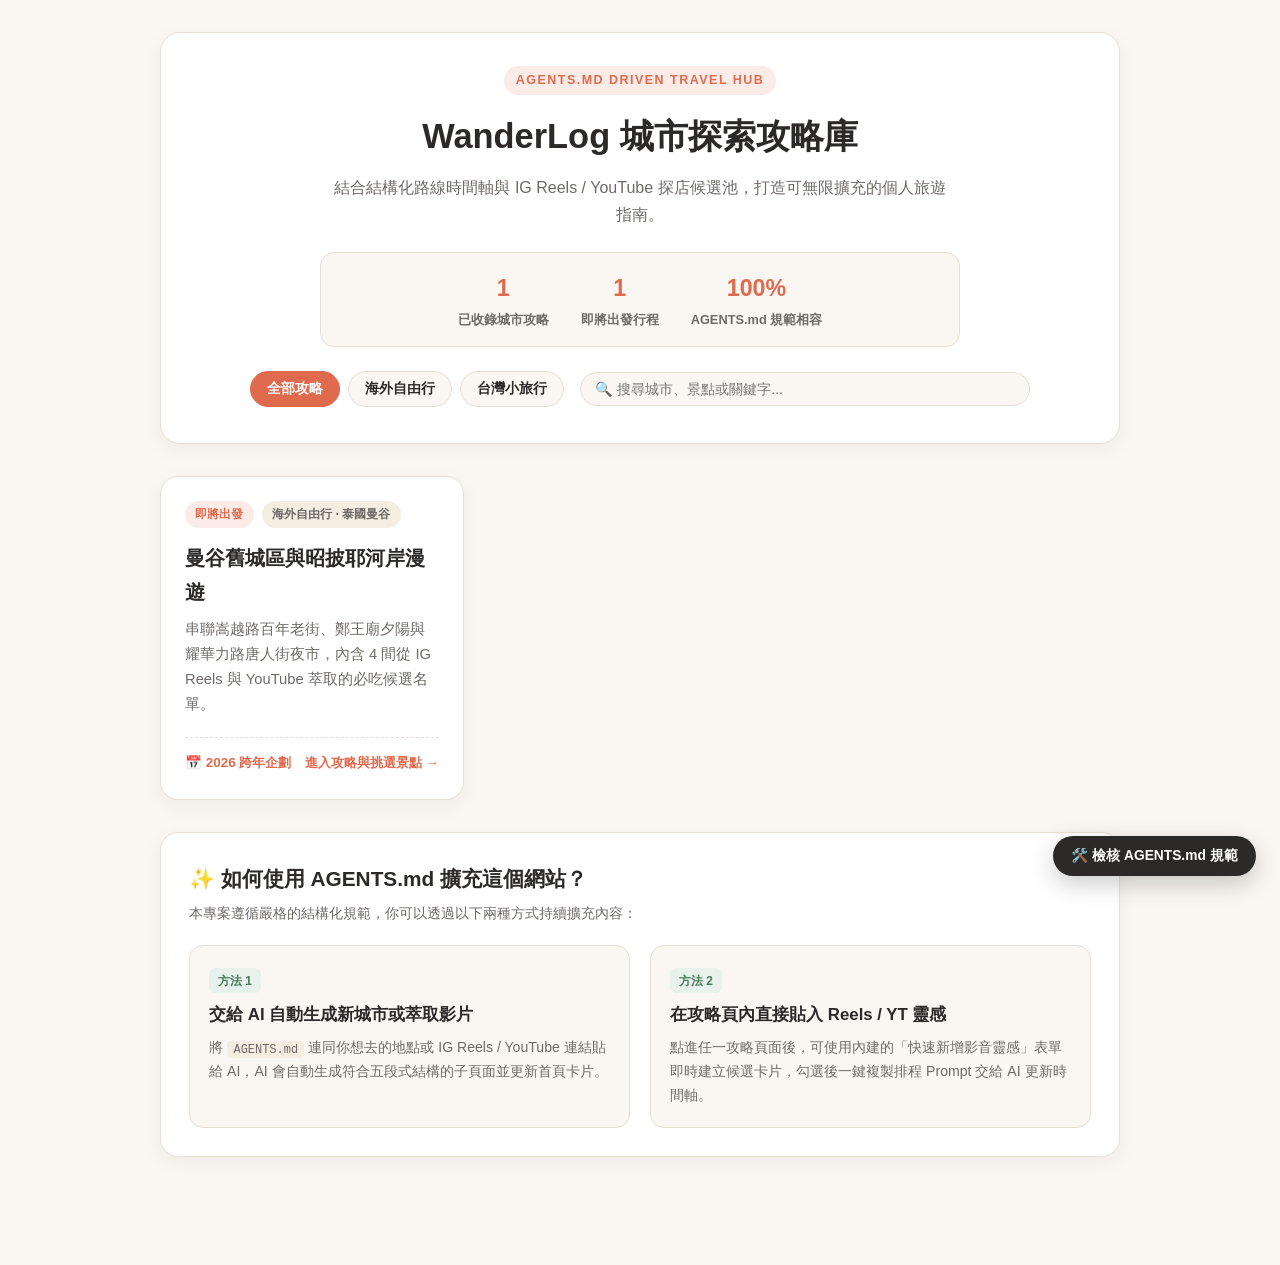
==== index.html @ 4f36e0e9 "feat: initial commit for WanderLog project with AGENTS.md" ====
<!DOCTYPE html>
<html lang="zh-Hant">
<head>
  <meta charset="UTF-8" />
  <meta name="viewport" content="width=device-width, initial-scale=1.0" />
  <title>WanderLog｜城市探索與影音靈感攻略庫</title>
  <link rel="stylesheet" href="style.css" />
</head>
<body data-page-type="index">
  <div class="container">
    <header class="magazine-header">
      <span class="magazine-kicker">AGENTS.md Driven Travel Hub</span>
      <h1>WanderLog 城市探索攻略庫</h1>
      <p>結合結構化路線時間軸與 IG Reels / YouTube 探店候選池，打造可無限擴充的個人旅遊指南。</p>

      <!-- 統計資訊看板 -->
      <div class="stats-banner">
        <div class="stat-item">
          <span class="stat-num" id="stat-total-guides">1</span>
          <span class="stat-label">已收錄城市攻略</span>
        </div>
        <div class="stat-item">
          <span class="stat-num" id="stat-upcoming">1</span>
          <span class="stat-label">即將出發行程</span>
        </div>
        <div class="stat-item">
          <span class="stat-num">100%</span>
          <span class="stat-label">AGENTS.md 規範相容</span>
        </div>
      </div>

      <!-- 搜尋與地區篩選列 -->
      <div class="controls-wrapper">
        <div class="filter-bar">
          <button type="button" class="filter-btn active" data-filter="all">全部攻略</button>
          <button type="button" class="filter-btn" data-filter="overseas">海外自由行</button>
          <button type="button" class="filter-btn" data-filter="taiwan">台灣小旅行</button>
        </div>
        <input type="search" id="guide-search" class="search-input" placeholder="🔍 搜尋城市、景點或關鍵字..." />
      </div>
    </header>

    <!-- 攻略卡片列表（AI 新增頁面時會在此處頂部插入新卡片） -->
    <main class="guide-grid" id="guide-grid">
      <a class="guide-card" data-region="overseas" data-status="即將出發" href="guides/bangkok-2026.html">
        <div>
          <div class="card-badges">
            <span class="status-badge">即將出發</span>
            <span class="region-tag">海外自由行 · 泰國曼谷</span>
          </div>
          <h2>曼谷舊城區與昭披耶河岸漫遊</h2>
          <p>串聯嵩越路百年老街、鄭王廟夕陽與耀華力路唐人街夜市，內含 4 間從 IG Reels 與 YouTube 萃取的必吃候選名單。</p>
        </div>
        <div class="guide-card-footer">
          <span>📅 2026 跨年企劃</span>
          <span>進入攻略與挑選景點 →</span>
        </div>
      </a>
    </main>

    <!-- 擴充教學提示區 -->
    <section class="card-section workflow-box">
      <h2 class="section-title">✨ 如何使用 AGENTS.md 擴充這個網站？</h2>
      <p class="section-subtitle">本專案遵循嚴格的結構化規範，你可以透過以下兩種方式持續擴充內容：</p>
      <div class="workflow-steps">
        <div class="wf-step">
          <span class="wf-num">方法 1</span>
          <h3>交給 AI 自動生成新城市或萃取影片</h3>
          <p>將 <code>AGENTS.md</code> 連同你想去的地點或 IG Reels / YouTube 連結貼給 AI，AI 會自動生成符合五段式結構的子頁面並更新首頁卡片。</p>
        </div>
        <div class="wf-step">
          <span class="wf-num">方法 2</span>
          <h3>在攻略頁內直接貼入 Reels / YT 靈感</h3>
          <p>點進任一攻略頁面後，可使用內建的「快速新增影音靈感」表單即時建立候選卡片，勾選後一鍵複製排程 Prompt 交給 AI 更新時間軸。</p>
        </div>
      </div>
    </section>
  </div>

  <script src="app.js"></script>
</body>
</html>
---- style.css ----
:root {
  --bg-page: #FAF7F2;
  --bg-card: #FFFFFF;
  --bg-subtle: #F3EDE2;
  --text-main: #2C2A29;
  --text-muted: #6E6A66;
  --terracotta: #E06A4E;
  --terracotta-soft: #FCECE8;
  --sage: #4A7C59;
  --sage-soft: #E8F2EC;
  --mustard: #D99B26;
  --mustard-soft: #FBF3E1;
  --border: #E6DFD3;
  --shadow: 0 6px 20px rgba(44, 42, 41, 0.05);
}

* { box-sizing: border-box; margin: 0; padding: 0; }

body {
  background-color: var(--bg-page);
  color: var(--text-main);
  font-family: -apple-system, BlinkMacSystemFont, "Segoe UI", "Noto Sans TC", sans-serif;
  line-height: 1.7;
  padding: 2rem 1rem 5rem;
}

.container { max-width: 960px; margin: 0 auto; }

/* 首頁標頭與統計看板 */
.magazine-header {
  text-align: center;
  padding: 2rem 1.25rem 2.25rem;
  background: var(--bg-card);
  border: 1px solid var(--border);
  border-radius: 20px;
  margin-bottom: 2rem;
  box-shadow: var(--shadow);
}
.magazine-kicker {
  display: inline-block;
  font-size: 0.78rem;
  letter-spacing: 0.12em;
  text-transform: uppercase;
  color: var(--terracotta);
  background: var(--terracotta-soft);
  padding: 0.25rem 0.75rem;
  border-radius: 999px;
  font-weight: 700;
  margin-bottom: 0.75rem;
}
.magazine-header h1 { font-size: 2.15rem; font-weight: 800; margin-bottom: 0.5rem; }
.magazine-header p { color: var(--text-muted); max-width: 620px; margin: 0 auto 1.5rem; }

.stats-banner {
  display: flex;
  justify-content: center;
  gap: 2rem;
  background: var(--bg-page);
  border: 1px solid var(--border);
  border-radius: 14px;
  padding: 1rem;
  max-width: 640px;
  margin: 0 auto 1.5rem;
  flex-wrap: wrap;
}
.stat-item { display: flex; flex-direction: column; align-items: center; }
.stat-num { font-size: 1.45rem; font-weight: 800; color: var(--terracotta); }
.stat-label { font-size: 0.8rem; color: var(--text-muted); font-weight: 600; }

.controls-wrapper {
  display: flex;
  justify-content: space-between;
  align-items: center;
  gap: 1rem;
  max-width: 780px;
  margin: 0 auto;
  flex-wrap: wrap;
}
.filter-bar { display: flex; gap: 0.5rem; flex-wrap: wrap; }
.filter-btn {
  background: var(--bg-page);
  border: 1px solid var(--border);
  color: var(--text-main);
  padding: 0.45rem 1rem;
  border-radius: 999px;
  cursor: pointer;
  font-size: 0.88rem;
  font-weight: 600;
  transition: all 0.15s ease;
}
.filter-btn.active, .filter-btn:hover {
  background: var(--terracotta);
  color: #FFF;
  border-color: var(--terracotta);
}
.search-input {
  flex: 1;
  min-width: 220px;
  padding: 0.5rem 0.9rem;
  border: 1px solid var(--border);
  border-radius: 999px;
  background: var(--bg-page);
  font-size: 0.88rem;
  color: var(--text-main);
}

/* 首頁卡片網格 */
.guide-grid {
  display: grid;
  grid-template-columns: repeat(auto-fill, minmax(300px, 1fr));
  gap: 1.5rem;
  margin-bottom: 2rem;
}
.guide-card {
  display: flex;
  flex-direction: column;
  justify-content: space-between;
  background: var(--bg-card);
  border: 1px solid var(--border);
  border-radius: 18px;
  padding: 1.5rem;
  text-decoration: none;
  color: inherit;
  box-shadow: var(--shadow);
  transition: transform 0.2s ease, box-shadow 0.2s ease;
}
.guide-card:hover { transform: translateY(-4px); box-shadow: 0 12px 28px rgba(44, 42, 41, 0.1); }
.card-badges { display: flex; gap: 0.5rem; margin-bottom: 0.85rem; flex-wrap: wrap; }
.status-badge {
  font-size: 0.76rem;
  font-weight: 700;
  padding: 0.2rem 0.65rem;
  border-radius: 999px;
  background: var(--terracotta-soft);
  color: var(--terracotta);
}
.status-badge.planning { background: var(--mustard-soft); color: #9E6D11; }
.status-badge.done { background: var(--sage-soft); color: var(--sage); }
.region-tag {
  font-size: 0.76rem;
  font-weight: 600;
  padding: 0.2rem 0.65rem;
  border-radius: 999px;
  background: var(--bg-subtle);
  color: var(--text-muted);
}
.guide-card h2 { font-size: 1.25rem; margin-bottom: 0.5rem; }
.guide-card p { font-size: 0.92rem; color: var(--text-muted); margin-bottom: 1.25rem; }
.guide-card-footer {
  display: flex;
  justify-content: space-between;
  font-size: 0.84rem;
  font-weight: 700;
  color: var(--terracotta);
  border-top: 1px dashed var(--border);
  padding-top: 0.85rem;
}

/* 流程說明區 */
.workflow-steps { display: grid; grid-template-columns: 1fr 1fr; gap: 1.25rem; }
@media (max-width: 720px) { .workflow-steps { grid-template-columns: 1fr; } }
.wf-step {
  background: var(--bg-page);
  border: 1px solid var(--border);
  border-radius: 14px;
  padding: 1.2rem;
}
.wf-num {
  display: inline-block;
  font-size: 0.75rem;
  font-weight: 800;
  background: var(--sage-soft);
  color: var(--sage);
  padding: 0.15rem 0.55rem;
  border-radius: 6px;
  margin-bottom: 0.5rem;
}
.wf-step h3 { font-size: 1.05rem; margin-bottom: 0.4rem; }
.wf-step p { font-size: 0.88rem; color: var(--text-muted); }
code { background: var(--bg-subtle); padding: 0.1rem 0.4rem; border-radius: 4px; font-size: 0.85em; }

/* 子頁面導覽與標頭 */
.top-nav {
  display: flex;
  justify-content: space-between;
  align-items: center;
  margin-bottom: 1.25rem;
}
.top-nav a { color: var(--terracotta); text-decoration: none; font-weight: 700; font-size: 0.95rem; }

.guide-header {
  background: var(--bg-card);
  border: 1px solid var(--border);
  border-radius: 18px;
  padding: 2rem;
  margin-bottom: 1.75rem;
  box-shadow: var(--shadow);
}
.guide-header h1 { font-size: 1.9rem; margin: 0.5rem 0; }
.guide-header p { color: var(--text-muted); }

.card-section {
  background: var(--bg-card);
  border: 1px solid var(--border);
  border-radius: 18px;
  padding: 1.75rem;
  margin-bottom: 1.75rem;
  box-shadow: var(--shadow);
}
.section-title { font-size: 1.3rem; margin-bottom: 0.3rem; }
.section-subtitle { font-size: 0.9rem; color: var(--text-muted); margin-bottom: 1.25rem; }

/* 區塊一：行程時間軸 */
.timeline { border-left: 3px solid var(--terracotta-soft); padding-left: 1.4rem; margin-left: 0.5rem; }
.timeline-item { position: relative; margin-bottom: 1.6rem; }
.timeline-item:last-child { margin-bottom: 0; }
.timeline-item::before {
  content: "";
  position: absolute;
  left: -1.78rem;
  top: 0.35rem;
  width: 13px;
  height: 13px;
  border-radius: 50%;
  background: var(--terracotta);
  border: 3px solid var(--bg-card);
}
.timeline-meta { display: flex; align-items: center; gap: 0.6rem; margin-bottom: 0.3rem; flex-wrap: wrap; }
.time { font-weight: 800; color: var(--terracotta); font-size: 0.95rem; }
.transport-pill {
  font-size: 0.78rem;
  background: var(--sage-soft);
  color: var(--sage);
  padding: 0.15rem 0.65rem;
  border-radius: 999px;
  font-weight: 600;
}
.timeline-item h3 { font-size: 1.1rem; margin-bottom: 0.25rem; }
.timeline-item p { font-size: 0.92rem; color: var(--text-muted); margin-bottom: 0.55rem; }

.map-btn {
  display: inline-block;
  font-size: 0.8rem;
  font-weight: 600;
  color: var(--text-main);
  background: var(--bg-subtle);
  padding: 0.3rem 0.75rem;
  border-radius: 8px;
  text-decoration: none;
  transition: background 0.15s;
}
.map-btn:hover { background: #E5DEC9; }

/* 區塊二：影音靈感候選池與快速新增表單 */
.pool-toolbar {
  display: flex;
  justify-content: space-between;
  align-items: center;
  background: var(--bg-subtle);
  padding: 0.9rem 1.15rem;
  border-radius: 12px;
  margin-bottom: 1.2rem;
  flex-wrap: wrap;
  gap: 0.75rem;
}
.pool-stats { font-size: 0.92rem; font-weight: 700; }
.pool-btns { display: flex; gap: 0.5rem; flex-wrap: wrap; }
.btn-export {
  background: var(--sage);
  color: #FFF;
  border: none;
  padding: 0.48rem 0.95rem;
  border-radius: 8px;
  font-weight: 700;
  font-size: 0.84rem;
  cursor: pointer;
}
.btn-toggle-form {
  background: var(--terracotta);
  color: #FFF;
  border: none;
  padding: 0.48rem 0.95rem;
  border-radius: 8px;
  font-weight: 700;
  font-size: 0.84rem;
  cursor: pointer;
}
.btn-reset {
  background: var(--bg-card);
  border: 1px solid var(--border);
  color: var(--text-muted);
  padding: 0.48rem 0.8rem;
  border-radius: 8px;
  font-size: 0.82rem;
  cursor: pointer;
}

.quick-add-box {
  display: none;
  background: var(--bg-page);
  border: 1.5px dashed var(--terracotta);
  border-radius: 14px;
  padding: 1.25rem;
  margin-bottom: 1.25rem;
}
.quick-add-box.open { display: block; }
.quick-add-box h3 { font-size: 1rem; margin-bottom: 0.75rem; color: var(--terracotta); }
.form-row {
  display: grid;
  grid-template-columns: repeat(auto-fit, minmax(180px, 1fr));
  gap: 0.75rem;
  margin-bottom: 0.75rem;
}
.form-input, .form-select {
  width: 100%;
  padding: 0.55rem 0.75rem;
  border: 1px solid var(--border);
  border-radius: 8px;
  font-size: 0.88rem;
  background: #FFF;
}
.btn-submit-spot {
  background: var(--terracotta);
  color: #FFF;
  border: none;
  padding: 0.5rem 1.2rem;
  border-radius: 8px;
  font-weight: 700;
  cursor: pointer;
}

.candidate-grid {
  display: grid;
  grid-template-columns: repeat(auto-fill, minmax(275px, 1fr));
  gap: 1.1rem;
}
.candidate-card {
  border: 1.5px solid var(--border);
  border-radius: 14px;
  padding: 1.15rem;
  background: var(--bg-page);
  display: flex;
  flex-direction: column;
  justify-content: space-between;
  transition: all 0.2s ease;
}
.candidate-card.accepted { border-color: var(--sage); background: var(--sage-soft); }
.candidate-card.rejected { opacity: 0.42; background: #EFECE6; }

.candidate-top { display: flex; justify-content: space-between; align-items: center; margin-bottom: 0.55rem; }
.source-badge {
  font-size: 0.74rem;
  font-weight: 700;
  padding: 0.18rem 0.55rem;
  border-radius: 6px;
}
.source-badge.ig { background: #FCE7F3; color: #BE185D; }
.source-badge.yt { background: #FEE2E2; color: #B91C1C; }
.video-link { font-size: 0.8rem; color: var(--text-muted); text-decoration: none; font-weight: 600; }
.video-link:hover { text-decoration: underline; }

.candidate-card h3 { font-size: 1.06rem; margin-bottom: 0.25rem; }
.spot-area-tag { font-size: 0.8rem; font-weight: 700; color: var(--terracotta); margin-bottom: 0.4rem; }
.spot-desc { font-size: 0.87rem; color: var(--text-muted); margin-bottom: 1rem; }

.candidate-actions { display: flex; gap: 0.45rem; flex-wrap: wrap; }
.btn-accept, .btn-reject {
  border: none;
  padding: 0.35rem 0.7rem;
  border-radius: 8px;
  font-size: 0.8rem;
  font-weight: 700;
  cursor: pointer;
}
.btn-accept { background: var(--sage); color: #FFF; }
.candidate-card.accepted .btn-accept { background: #284933; }
.btn-reject { background: #E5E0D5; color: var(--text-muted); }

/* 區塊三：預算表與檢查表 */
.two-col-grid { display: grid; grid-template-columns: 1fr 1fr; gap: 1.5rem; }
@media (max-width: 720px) { .two-col-grid { grid-template-columns: 1fr; } }

.budget-table { width: 100%; border-collapse: collapse; font-size: 0.92rem; }
.budget-table th, .budget-table td {
  padding: 0.6rem 0.5rem;
  border-bottom: 1px solid var(--border);
  text-align: left;
}
.budget-table tr.total-row td { font-weight: 800; color: var(--terracotta); border-bottom: none; font-size: 1rem; }

.checklist { list-style: none; }
.checklist li { margin-bottom: 0.65rem; font-size: 0.92rem; }
.checklist label { display: flex; align-items: center; gap: 0.55rem; cursor: pointer; }
.checklist input[type="checkbox"] { width: 17px; height: 17px; accent-color: var(--terracotta); }
.checklist input[type="checkbox"]:checked + span { text-decoration: line-through; color: var(--text-muted); }

.pro-tip {
  background: var(--mustard-soft);
  border-left: 4px solid var(--mustard);
  padding: 0.9rem 1.1rem;
  border-radius: 0 10px 10px 0;
  font-size: 0.88rem;
  margin-top: 1.25rem;
}

/* 自我檢核測試器（浮動按鈕與彈出面板） */
.validator-fab {
  position: fixed;
  bottom: 1.5rem;
  right: 1.5rem;
  background: #2C2A29;
  color: #FFF;
  border: none;
  padding: 0.7rem 1.15rem;
  border-radius: 999px;
  font-weight: 700;
  font-size: 0.86rem;
  cursor: pointer;
  box-shadow: 0 8px 24px rgba(0, 0, 0, 0.2);
  z-index: 999;
}
.validator-modal {
  display: none;
  position: fixed;
  bottom: 4.8rem;
  right: 1.5rem;
  width: 380px;
  max-width: calc(100vw - 2rem);
  background: var(--bg-card);
  border: 2px solid #2C2A29;
  border-radius: 16px;
  padding: 1.25rem;
  box-shadow: 0 14px 34px rgba(0, 0, 0, 0.18);
  z-index: 1000;
}
.validator-modal.open { display: block; }
.validator-header {
  display: flex;
  justify-content: space-between;
  align-items: center;
  border-bottom: 1px solid var(--border);
  padding-bottom: 0.65rem;
  margin-bottom: 0.75rem;
}
.validator-header h4 { font-size: 0.98rem; }
.validator-close { background: none; border: none; font-size: 1.1rem; cursor: pointer; }
.test-list { list-style: none; font-size: 0.84rem; max-height: 290px; overflow-y: auto; }
.test-item {
  display: flex;
  justify-content: space-between;
  align-items: center;
  padding: 0.45rem 0;
  border-bottom: 1px dashed var(--border);
  gap: 0.5rem;
}
.badge-pass { background: var(--sage-soft); color: var(--sage); padding: 0.1rem 0.45rem; border-radius: 4px; font-weight: 800; font-size: 0.75rem; }
.badge-fail { background: #FEE2E2; color: #B91C1C; padding: 0.1rem 0.45rem; border-radius: 4px; font-weight: 800; font-size: 0.75rem; }
.validator-summary {
  margin-top: 0.75rem;
  padding-top: 0.6rem;
  border-top: 1px solid var(--border);
  font-size: 0.85rem;
  font-weight: 700;
  display: flex;
  justify-content: space-between;
}
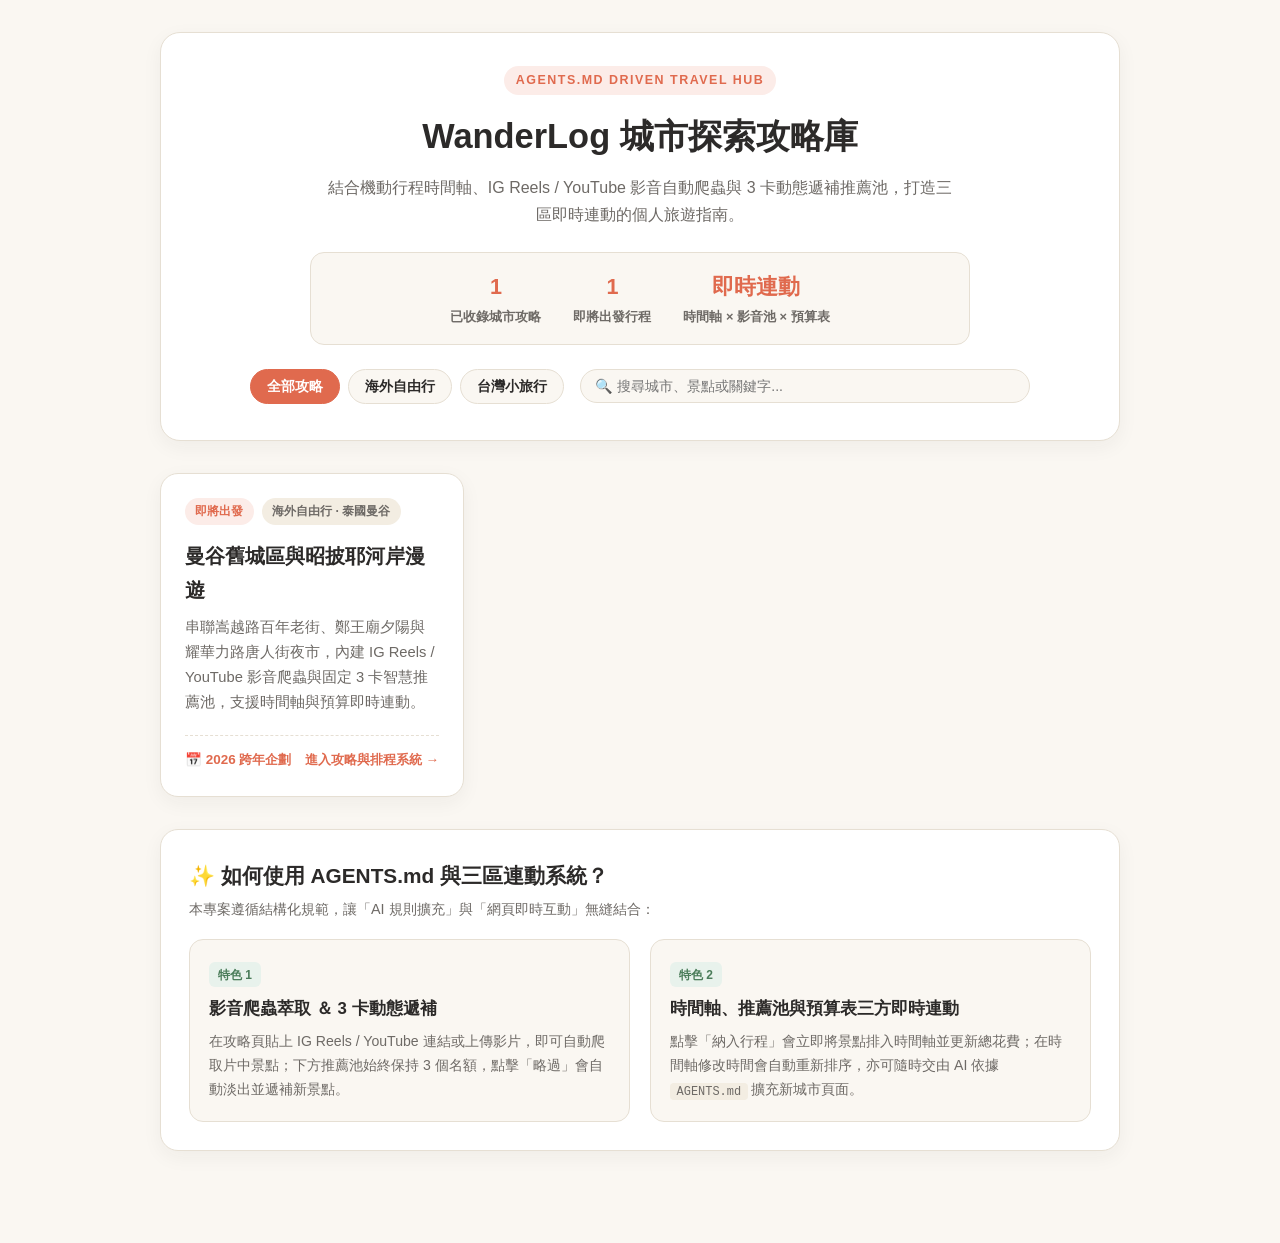
==== commit 94740049: "feat: complete 3-section real-time sync, media crawler, and 3-card replenish pool" ====
--- a/index.html
+++ b/index.html
@@ -11,7 +11,7 @@
     <header class="magazine-header">
       <span class="magazine-kicker">AGENTS.md Driven Travel Hub</span>
       <h1>WanderLog 城市探索攻略庫</h1>
-      <p>結合結構化路線時間軸與 IG Reels / YouTube 探店候選池，打造可無限擴充的個人旅遊指南。</p>
+      <p>結合機動行程時間軸、IG Reels / YouTube 影音自動爬蟲與 3 卡動態遞補推薦池，打造三區即時連動的個人旅遊指南。</p>
 
       <!-- 統計資訊看板 -->
       <div class="stats-banner">
@@ -24,8 +24,8 @@
           <span class="stat-label">即將出發行程</span>
         </div>
         <div class="stat-item">
-          <span class="stat-num">100%</span>
-          <span class="stat-label">AGENTS.md 規範相容</span>
+          <span class="stat-num">即時連動</span>
+          <span class="stat-label">時間軸 × 影音池 × 預算表</span>
         </div>
       </div>
 
@@ -49,29 +49,29 @@
             <span class="region-tag">海外自由行 · 泰國曼谷</span>
           </div>
           <h2>曼谷舊城區與昭披耶河岸漫遊</h2>
-          <p>串聯嵩越路百年老街、鄭王廟夕陽與耀華力路唐人街夜市，內含 4 間從 IG Reels 與 YouTube 萃取的必吃候選名單。</p>
+          <p>串聯嵩越路百年老街、鄭王廟夕陽與耀華力路唐人街夜市，內建 IG Reels / YouTube 影音爬蟲與固定 3 卡智慧推薦池，支援時間軸與預算即時連動。</p>
         </div>
         <div class="guide-card-footer">
           <span>📅 2026 跨年企劃</span>
-          <span>進入攻略與挑選景點 →</span>
+          <span>進入攻略與排程系統 →</span>
         </div>
       </a>
     </main>
 
     <!-- 擴充教學提示區 -->
     <section class="card-section workflow-box">
-      <h2 class="section-title">✨ 如何使用 AGENTS.md 擴充這個網站？</h2>
-      <p class="section-subtitle">本專案遵循嚴格的結構化規範，你可以透過以下兩種方式持續擴充內容：</p>
+      <h2 class="section-title">✨ 如何使用 AGENTS.md 與三區連動系統？</h2>
+      <p class="section-subtitle">本專案遵循結構化規範，讓「AI 規則擴充」與「網頁即時互動」無縫結合：</p>
       <div class="workflow-steps">
         <div class="wf-step">
-          <span class="wf-num">方法 1</span>
-          <h3>交給 AI 自動生成新城市或萃取影片</h3>
-          <p>將 <code>AGENTS.md</code> 連同你想去的地點或 IG Reels / YouTube 連結貼給 AI，AI 會自動生成符合五段式結構的子頁面並更新首頁卡片。</p>
+          <span class="wf-num">特色 1</span>
+          <h3>影音爬蟲萃取 ＆ 3 卡動態遞補</h3>
+          <p>在攻略頁貼上 IG Reels / YouTube 連結或上傳影片，即可自動爬取片中景點；下方推薦池始終保持 3 個名額，點擊「略過」會自動淡出並遞補新景點。</p>
         </div>
         <div class="wf-step">
-          <span class="wf-num">方法 2</span>
-          <h3>在攻略頁內直接貼入 Reels / YT 靈感</h3>
-          <p>點進任一攻略頁面後，可使用內建的「快速新增影音靈感」表單即時建立候選卡片，勾選後一鍵複製排程 Prompt 交給 AI 更新時間軸。</p>
+          <span class="wf-num">特色 2</span>
+          <h3>時間軸、推薦池與預算表三方即時連動</h3>
+          <p>點擊「納入行程」會立即將景點排入時間軸並更新總花費；在時間軸修改時間會自動重新排序，亦可隨時交由 AI 依據 <code>AGENTS.md</code> 擴充新城市頁面。</p>
         </div>
       </div>
     </section>
--- a/style.css
+++ b/style.css
@@ -21,7 +21,7 @@
   color: var(--text-main);
   font-family: -apple-system, BlinkMacSystemFont, "Segoe UI", "Noto Sans TC", sans-serif;
   line-height: 1.7;
-  padding: 2rem 1rem 5rem;
+  padding: 2rem 1rem 4rem;
 }
 
 .container { max-width: 960px; margin: 0 auto; }
@@ -49,7 +49,7 @@
   margin-bottom: 0.75rem;
 }
 .magazine-header h1 { font-size: 2.15rem; font-weight: 800; margin-bottom: 0.5rem; }
-.magazine-header p { color: var(--text-muted); max-width: 620px; margin: 0 auto 1.5rem; }
+.magazine-header p { color: var(--text-muted); max-width: 640px; margin: 0 auto 1.5rem; }
 
 .stats-banner {
   display: flex;
@@ -59,12 +59,12 @@
   border: 1px solid var(--border);
   border-radius: 14px;
   padding: 1rem;
-  max-width: 640px;
+  max-width: 660px;
   margin: 0 auto 1.5rem;
   flex-wrap: wrap;
 }
 .stat-item { display: flex; flex-direction: column; align-items: center; }
-.stat-num { font-size: 1.45rem; font-weight: 800; color: var(--terracotta); }
+.stat-num { font-size: 1.35rem; font-weight: 800; color: var(--terracotta); }
 .stat-label { font-size: 0.8rem; color: var(--text-muted); font-weight: 600; }
 
 .controls-wrapper {
@@ -185,6 +185,8 @@
   justify-content: space-between;
   align-items: center;
   margin-bottom: 1.25rem;
+  flex-wrap: wrap;
+  gap: 0.5rem;
 }
 .top-nav a { color: var(--terracotta); text-decoration: none; font-weight: 700; font-size: 0.95rem; }
 
@@ -207,36 +209,192 @@
   margin-bottom: 1.75rem;
   box-shadow: var(--shadow);
 }
-.section-title { font-size: 1.3rem; margin-bottom: 0.3rem; }
-.section-subtitle { font-size: 0.9rem; color: var(--text-muted); margin-bottom: 1.25rem; }
-
-/* 區塊一：行程時間軸 */
+.section-header-row {
+  display: flex;
+  justify-content: space-between;
+  align-items: flex-start;
+  gap: 1rem;
+  flex-wrap: wrap;
+  margin-bottom: 1.15rem;
+}
+.section-title { font-size: 1.3rem; margin-bottom: 0.25rem; }
+.section-subtitle { font-size: 0.9rem; color: var(--text-muted); margin-bottom: 1.1rem; }
+.section-header-row .section-subtitle { margin-bottom: 0; }
+
+/* 區塊一：機動行程時間軸與控制列 */
+.timeline-toolbar {
+  display: flex;
+  gap: 0.5rem;
+  flex-wrap: wrap;
+}
+.btn-add-stop {
+  background: var(--terracotta);
+  color: #FFF;
+  border: none;
+  padding: 0.45rem 0.95rem;
+  border-radius: 10px;
+  font-size: 0.85rem;
+  font-weight: 700;
+  cursor: pointer;
+}
+.btn-restore-timeline {
+  background: var(--bg-page);
+  border: 1px solid var(--border);
+  color: var(--text-muted);
+  padding: 0.45rem 0.85rem;
+  border-radius: 10px;
+  font-size: 0.82rem;
+  font-weight: 600;
+  cursor: pointer;
+}
+.btn-restore-timeline:hover { color: var(--text-main); border-color: var(--text-muted); }
+
+.timeline-add-box {
+  display: none;
+  background: var(--bg-page);
+  border: 1.5px dashed var(--terracotta);
+  border-radius: 14px;
+  padding: 1.15rem;
+  margin-bottom: 1.4rem;
+}
+.timeline-add-box.open { display: block; }
+.timeline-add-box h3 { font-size: 0.98rem; color: var(--terracotta); margin-bottom: 0.7rem; }
+.form-grid {
+  display: grid;
+  grid-template-columns: repeat(auto-fit, minmax(170px, 1fr));
+  gap: 0.65rem;
+  margin-bottom: 0.7rem;
+}
+.form-input {
+  width: 100%;
+  padding: 0.5rem 0.75rem;
+  border: 1px solid var(--border);
+  border-radius: 8px;
+  font-size: 0.88rem;
+  background: #FFF;
+  color: var(--text-main);
+}
+
 .timeline { border-left: 3px solid var(--terracotta-soft); padding-left: 1.4rem; margin-left: 0.5rem; }
-.timeline-item { position: relative; margin-bottom: 1.6rem; }
+.timeline-item {
+  position: relative;
+  margin-bottom: 1.35rem;
+  padding: 0.95rem 1.1rem;
+  border-radius: 12px;
+  background: var(--bg-page);
+  border: 1px solid var(--border);
+  transition: transform 0.25s ease, box-shadow 0.25s ease, border-color 0.25s ease;
+}
 .timeline-item:last-child { margin-bottom: 0; }
 .timeline-item::before {
   content: "";
   position: absolute;
-  left: -1.78rem;
-  top: 0.35rem;
+  left: -1.82rem;
+  top: 1.2rem;
   width: 13px;
   height: 13px;
   border-radius: 50%;
   background: var(--terracotta);
   border: 3px solid var(--bg-card);
 }
-.timeline-meta { display: flex; align-items: center; gap: 0.6rem; margin-bottom: 0.3rem; flex-wrap: wrap; }
-.time { font-weight: 800; color: var(--terracotta); font-size: 0.95rem; }
+
+@keyframes flashHighlight {
+  0% { background-color: var(--sage-soft); border-color: var(--sage); transform: scale(1.01); }
+  100% { background-color: var(--bg-page); border-color: var(--border); transform: scale(1); }
+}
+.timeline-item.just-updated {
+  animation: flashHighlight 1.1s ease;
+}
+
+.timeline-top-row {
+  display: flex;
+  justify-content: space-between;
+  align-items: center;
+  gap: 0.6rem;
+  margin-bottom: 0.45rem;
+  flex-wrap: wrap;
+}
+.timeline-meta { display: flex; align-items: center; gap: 0.5rem; flex-wrap: wrap; }
+
+.time-input {
+  font-family: inherit;
+  font-weight: 800;
+  color: var(--terracotta);
+  background: var(--terracotta-soft);
+  border: 1px solid transparent;
+  border-radius: 8px;
+  padding: 0.15rem 0.45rem;
+  font-size: 0.9rem;
+  cursor: pointer;
+}
+.time-input:hover, .time-input:focus {
+  border-color: var(--terracotta);
+  outline: none;
+  background: #FFF;
+}
+
 .transport-pill {
   font-size: 0.78rem;
   background: var(--sage-soft);
   color: var(--sage);
-  padding: 0.15rem 0.65rem;
-  border-radius: 999px;
-  font-weight: 600;
-}
-.timeline-item h3 { font-size: 1.1rem; margin-bottom: 0.25rem; }
-.timeline-item p { font-size: 0.92rem; color: var(--text-muted); margin-bottom: 0.55rem; }
+  padding: 0.18rem 0.65rem;
+  border-radius: 999px;
+  font-weight: 600;
+}
+.cost-pill {
+  font-size: 0.76rem;
+  background: var(--mustard-soft);
+  color: #9E6D11;
+  padding: 0.18rem 0.6rem;
+  border-radius: 999px;
+  font-weight: 700;
+}
+.linked-badge {
+  font-size: 0.72rem;
+  background: #FCE7F3;
+  color: #BE185D;
+  padding: 0.15rem 0.5rem;
+  border-radius: 6px;
+  font-weight: 700;
+}
+
+.timeline-item-actions {
+  display: flex;
+  gap: 0.35rem;
+}
+.btn-item-edit, .btn-item-delete {
+  border: 1px solid var(--border);
+  background: #FFF;
+  color: var(--text-muted);
+  font-size: 0.76rem;
+  font-weight: 700;
+  padding: 0.2rem 0.55rem;
+  border-radius: 6px;
+  cursor: pointer;
+}
+.btn-item-edit:hover { color: var(--terracotta); border-color: var(--terracotta); }
+.btn-item-delete:hover { color: #B91C1C; border-color: #B91C1C; background: #FEE2E2; }
+
+.timeline-item h3 { font-size: 1.08rem; margin-bottom: 0.25rem; }
+.timeline-item p { font-size: 0.9rem; color: var(--text-muted); margin-bottom: 0.55rem; }
+
+.inline-edit-box {
+  display: none;
+  margin-top: 0.75rem;
+  padding-top: 0.75rem;
+  border-top: 1px dashed var(--border);
+}
+.inline-edit-box.open { display: block; }
+.btn-save-edit {
+  background: var(--sage);
+  color: #FFF;
+  border: none;
+  padding: 0.38rem 0.85rem;
+  border-radius: 8px;
+  font-size: 0.82rem;
+  font-weight: 700;
+  cursor: pointer;
+}
 
 .map-btn {
   display: inline-block;
@@ -244,26 +402,159 @@
   font-weight: 600;
   color: var(--text-main);
   background: var(--bg-subtle);
-  padding: 0.3rem 0.75rem;
+  padding: 0.28rem 0.75rem;
   border-radius: 8px;
   text-decoration: none;
   transition: background 0.15s;
 }
 .map-btn:hover { background: #E5DEC9; }
 
-/* 區塊二：影音靈感候選池與快速新增表單 */
-.pool-toolbar {
-  display: flex;
-  justify-content: space-between;
-  align-items: center;
+/* 區塊二：影音自動爬蟲萃取器 */
+.crawler-box {
+  background: var(--bg-page);
+  border: 1.5px solid var(--border);
+  border-radius: 16px;
+  padding: 1.25rem;
+  margin-bottom: 1.35rem;
+}
+.crawler-box-header {
+  display: flex;
+  justify-content: space-between;
+  align-items: center;
+  margin-bottom: 0.75rem;
+  flex-wrap: wrap;
+  gap: 0.5rem;
+}
+.crawler-box-header h3 { font-size: 1.02rem; color: var(--terracotta); display: flex; align-items: center; gap: 0.4rem; }
+.sample-links { display: flex; gap: 0.4rem; flex-wrap: wrap; }
+.btn-sample {
+  background: var(--terracotta-soft);
+  color: var(--terracotta);
+  border: none;
+  padding: 0.22rem 0.65rem;
+  border-radius: 999px;
+  font-size: 0.76rem;
+  font-weight: 700;
+  cursor: pointer;
+}
+.btn-sample:hover { background: var(--terracotta); color: #FFF; }
+
+.crawler-input-group {
+  display: flex;
+  gap: 0.6rem;
+  flex-wrap: wrap;
+}
+.crawler-url-input {
+  flex: 1;
+  min-width: 240px;
+  padding: 0.62rem 0.9rem;
+  border: 1px solid var(--border);
+  border-radius: 10px;
+  font-size: 0.9rem;
+  background: #FFF;
+}
+.file-upload-label {
+  display: inline-flex;
+  align-items: center;
+  gap: 0.35rem;
   background: var(--bg-subtle);
-  padding: 0.9rem 1.15rem;
+  color: var(--text-main);
+  padding: 0.6rem 0.95rem;
+  border-radius: 10px;
+  font-size: 0.85rem;
+  font-weight: 600;
+  cursor: pointer;
+  border: 1px solid var(--border);
+}
+.file-upload-label input { display: none; }
+.btn-crawl {
+  background: var(--terracotta);
+  color: #FFF;
+  border: none;
+  padding: 0.62rem 1.25rem;
+  border-radius: 10px;
+  font-weight: 700;
+  font-size: 0.88rem;
+  cursor: pointer;
+}
+.btn-crawl:disabled { opacity: 0.6; cursor: wait; }
+
+.crawler-status {
+  display: none;
+  margin-top: 0.9rem;
+  padding: 0.75rem 1rem;
+  background: #FFF;
+  border: 1px solid var(--border);
+  border-radius: 10px;
+  font-size: 0.85rem;
+}
+.crawler-status.active { display: block; }
+.progress-track {
+  width: 100%;
+  height: 6px;
+  background: var(--bg-subtle);
+  border-radius: 999px;
+  overflow: hidden;
+  margin-top: 0.45rem;
+}
+.progress-fill {
+  height: 100%;
+  width: 0%;
+  background: var(--terracotta);
+  transition: width 0.3s ease;
+}
+
+.crawled-results-container {
+  display: none;
+  margin-top: 1rem;
+  padding-top: 1rem;
+  border-top: 1px dashed var(--border);
+}
+.crawled-results-container.active { display: block; }
+.crawled-results-title {
+  font-size: 0.9rem;
+  font-weight: 800;
+  color: var(--sage);
+  margin-bottom: 0.75rem;
+}
+
+/* 已納入行程清單列 */
+.accepted-bar {
+  display: flex;
+  justify-content: space-between;
+  align-items: center;
+  background: var(--sage-soft);
+  border: 1px solid #C5DEC9;
+  padding: 0.85rem 1.15rem;
   border-radius: 12px;
-  margin-bottom: 1.2rem;
+  margin-bottom: 1.35rem;
   flex-wrap: wrap;
   gap: 0.75rem;
 }
-.pool-stats { font-size: 0.92rem; font-weight: 700; }
+.accepted-info { flex: 1; min-width: 240px; }
+.accepted-info-title { font-size: 0.9rem; font-weight: 800; color: var(--sage); margin-bottom: 0.35rem; }
+.accepted-chips { display: flex; gap: 0.45rem; flex-wrap: wrap; }
+.spot-chip {
+  display: inline-flex;
+  align-items: center;
+  gap: 0.35rem;
+  background: #FFF;
+  border: 1px solid #B7D5BE;
+  color: var(--text-main);
+  padding: 0.22rem 0.65rem;
+  border-radius: 999px;
+  font-size: 0.8rem;
+  font-weight: 600;
+}
+.chip-remove {
+  background: none;
+  border: none;
+  color: var(--text-muted);
+  cursor: pointer;
+  font-weight: 800;
+  font-size: 0.85rem;
+}
+.chip-remove:hover { color: #B91C1C; }
 .pool-btns { display: flex; gap: 0.5rem; flex-wrap: wrap; }
 .btn-export {
   background: var(--sage);
@@ -272,21 +563,11 @@
   padding: 0.48rem 0.95rem;
   border-radius: 8px;
   font-weight: 700;
-  font-size: 0.84rem;
-  cursor: pointer;
-}
-.btn-toggle-form {
-  background: var(--terracotta);
-  color: #FFF;
-  border: none;
-  padding: 0.48rem 0.95rem;
-  border-radius: 8px;
-  font-weight: 700;
-  font-size: 0.84rem;
+  font-size: 0.83rem;
   cursor: pointer;
 }
 .btn-reset {
-  background: var(--bg-card);
+  background: #FFF;
   border: 1px solid var(--border);
   color: var(--text-muted);
   padding: 0.48rem 0.8rem;
@@ -295,45 +576,34 @@
   cursor: pointer;
 }
 
-.quick-add-box {
-  display: none;
-  background: var(--bg-page);
-  border: 1.5px dashed var(--terracotta);
-  border-radius: 14px;
-  padding: 1.25rem;
-  margin-bottom: 1.25rem;
-}
-.quick-add-box.open { display: block; }
-.quick-add-box h3 { font-size: 1rem; margin-bottom: 0.75rem; color: var(--terracotta); }
-.form-row {
-  display: grid;
-  grid-template-columns: repeat(auto-fit, minmax(180px, 1fr));
-  gap: 0.75rem;
-  margin-bottom: 0.75rem;
-}
-.form-input, .form-select {
-  width: 100%;
-  padding: 0.55rem 0.75rem;
-  border: 1px solid var(--border);
-  border-radius: 8px;
-  font-size: 0.88rem;
-  background: #FFF;
-}
-.btn-submit-spot {
-  background: var(--terracotta);
-  color: #FFF;
-  border: none;
-  padding: 0.5rem 1.2rem;
-  border-radius: 8px;
-  font-weight: 700;
-  cursor: pointer;
+/* 固定 3 卡推薦網格與淡出遞補動畫 */
+.rec-header {
+  display: flex;
+  justify-content: space-between;
+  align-items: center;
+  margin-bottom: 0.85rem;
+  flex-wrap: wrap;
+  gap: 0.5rem;
+}
+.rec-header h3 { font-size: 1.05rem; }
+.rec-badge {
+  font-size: 0.78rem;
+  color: var(--text-muted);
+  background: var(--bg-subtle);
+  padding: 0.2rem 0.65rem;
+  border-radius: 999px;
+  font-weight: 600;
 }
 
 .candidate-grid {
   display: grid;
-  grid-template-columns: repeat(auto-fill, minmax(275px, 1fr));
+  grid-template-columns: repeat(3, 1fr);
   gap: 1.1rem;
 }
+@media (max-width: 820px) {
+  .candidate-grid { grid-template-columns: 1fr; }
+}
+
 .candidate-card {
   border: 1.5px solid var(--border);
   border-radius: 14px;
@@ -342,10 +612,23 @@
   display: flex;
   flex-direction: column;
   justify-content: space-between;
-  transition: all 0.2s ease;
-}
-.candidate-card.accepted { border-color: var(--sage); background: var(--sage-soft); }
-.candidate-card.rejected { opacity: 0.42; background: #EFECE6; }
+  transition: transform 0.28s ease, opacity 0.28s ease, border-color 0.2s ease;
+}
+.candidate-card:hover { border-color: var(--terracotta); }
+
+.candidate-card.fade-out {
+  opacity: 0;
+  transform: scale(0.92) translateY(10px);
+  pointer-events: none;
+}
+
+@keyframes cardFadeIn {
+  from { opacity: 0; transform: scale(0.92) translateY(-10px); }
+  to { opacity: 1; transform: scale(1) translateY(0); }
+}
+.candidate-card.fade-in {
+  animation: cardFadeIn 0.32s cubic-bezier(0.22, 1, 0.36, 1) forwards;
+}
 
 .candidate-top { display: flex; justify-content: space-between; align-items: center; margin-bottom: 0.55rem; }
 .source-badge {
@@ -356,37 +639,39 @@
 }
 .source-badge.ig { background: #FCE7F3; color: #BE185D; }
 .source-badge.yt { background: #FEE2E2; color: #B91C1C; }
-.video-link { font-size: 0.8rem; color: var(--text-muted); text-decoration: none; font-weight: 600; }
+.video-link { font-size: 0.78rem; color: var(--text-muted); text-decoration: none; font-weight: 600; }
 .video-link:hover { text-decoration: underline; }
 
-.candidate-card h3 { font-size: 1.06rem; margin-bottom: 0.25rem; }
+.candidate-card h3 { font-size: 1.05rem; margin-bottom: 0.25rem; }
 .spot-area-tag { font-size: 0.8rem; font-weight: 700; color: var(--terracotta); margin-bottom: 0.4rem; }
-.spot-desc { font-size: 0.87rem; color: var(--text-muted); margin-bottom: 1rem; }
+.spot-desc { font-size: 0.86rem; color: var(--text-muted); margin-bottom: 1rem; }
 
 .candidate-actions { display: flex; gap: 0.45rem; flex-wrap: wrap; }
 .btn-accept, .btn-reject {
   border: none;
-  padding: 0.35rem 0.7rem;
+  padding: 0.38rem 0.72rem;
   border-radius: 8px;
   font-size: 0.8rem;
   font-weight: 700;
   cursor: pointer;
 }
 .btn-accept { background: var(--sage); color: #FFF; }
-.candidate-card.accepted .btn-accept { background: #284933; }
+.btn-accept:hover { opacity: 0.9; }
 .btn-reject { background: #E5E0D5; color: var(--text-muted); }
+.btn-reject:hover { background: #D8D1C3; color: var(--text-main); }
 
 /* 區塊三：預算表與檢查表 */
 .two-col-grid { display: grid; grid-template-columns: 1fr 1fr; gap: 1.5rem; }
 @media (max-width: 720px) { .two-col-grid { grid-template-columns: 1fr; } }
 
-.budget-table { width: 100%; border-collapse: collapse; font-size: 0.92rem; }
+.budget-table { width: 100%; border-collapse: collapse; font-size: 0.9rem; }
 .budget-table th, .budget-table td {
-  padding: 0.6rem 0.5rem;
+  padding: 0.58rem 0.45rem;
   border-bottom: 1px solid var(--border);
   text-align: left;
 }
-.budget-table tr.total-row td { font-weight: 800; color: var(--terracotta); border-bottom: none; font-size: 1rem; }
+.budget-table td:last-child, .budget-table th:last-child { text-align: right; white-space: nowrap; }
+.budget-table tr.total-row td { font-weight: 800; color: var(--terracotta); border-bottom: none; font-size: 0.98rem; padding-top: 0.8rem; }
 
 .checklist { list-style: none; }
 .checklist li { margin-bottom: 0.65rem; font-size: 0.92rem; }
@@ -401,66 +686,4 @@
   border-radius: 0 10px 10px 0;
   font-size: 0.88rem;
   margin-top: 1.25rem;
-}
-
-/* 自我檢核測試器（浮動按鈕與彈出面板） */
-.validator-fab {
-  position: fixed;
-  bottom: 1.5rem;
-  right: 1.5rem;
-  background: #2C2A29;
-  color: #FFF;
-  border: none;
-  padding: 0.7rem 1.15rem;
-  border-radius: 999px;
-  font-weight: 700;
-  font-size: 0.86rem;
-  cursor: pointer;
-  box-shadow: 0 8px 24px rgba(0, 0, 0, 0.2);
-  z-index: 999;
-}
-.validator-modal {
-  display: none;
-  position: fixed;
-  bottom: 4.8rem;
-  right: 1.5rem;
-  width: 380px;
-  max-width: calc(100vw - 2rem);
-  background: var(--bg-card);
-  border: 2px solid #2C2A29;
-  border-radius: 16px;
-  padding: 1.25rem;
-  box-shadow: 0 14px 34px rgba(0, 0, 0, 0.18);
-  z-index: 1000;
-}
-.validator-modal.open { display: block; }
-.validator-header {
-  display: flex;
-  justify-content: space-between;
-  align-items: center;
-  border-bottom: 1px solid var(--border);
-  padding-bottom: 0.65rem;
-  margin-bottom: 0.75rem;
-}
-.validator-header h4 { font-size: 0.98rem; }
-.validator-close { background: none; border: none; font-size: 1.1rem; cursor: pointer; }
-.test-list { list-style: none; font-size: 0.84rem; max-height: 290px; overflow-y: auto; }
-.test-item {
-  display: flex;
-  justify-content: space-between;
-  align-items: center;
-  padding: 0.45rem 0;
-  border-bottom: 1px dashed var(--border);
-  gap: 0.5rem;
-}
-.badge-pass { background: var(--sage-soft); color: var(--sage); padding: 0.1rem 0.45rem; border-radius: 4px; font-weight: 800; font-size: 0.75rem; }
-.badge-fail { background: #FEE2E2; color: #B91C1C; padding: 0.1rem 0.45rem; border-radius: 4px; font-weight: 800; font-size: 0.75rem; }
-.validator-summary {
-  margin-top: 0.75rem;
-  padding-top: 0.6rem;
-  border-top: 1px solid var(--border);
-  font-size: 0.85rem;
-  font-weight: 700;
-  display: flex;
-  justify-content: space-between;
 }
